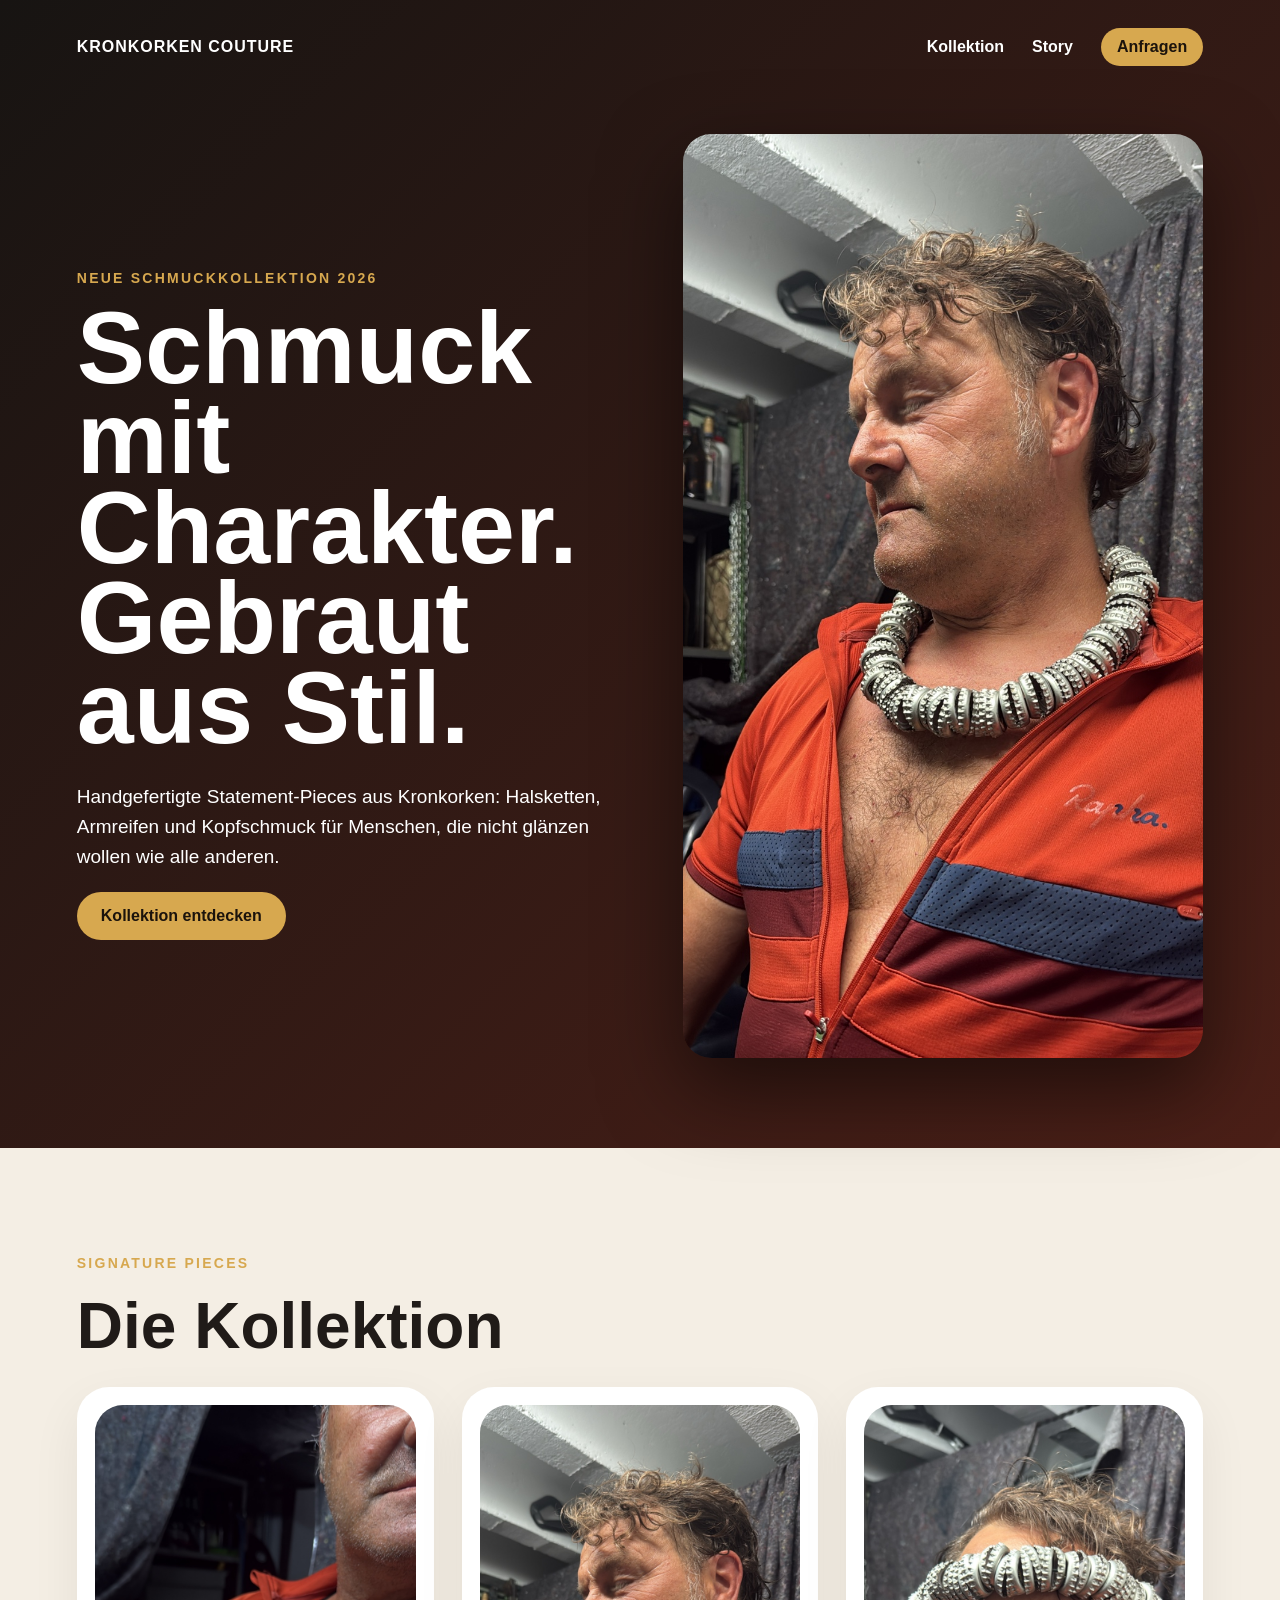
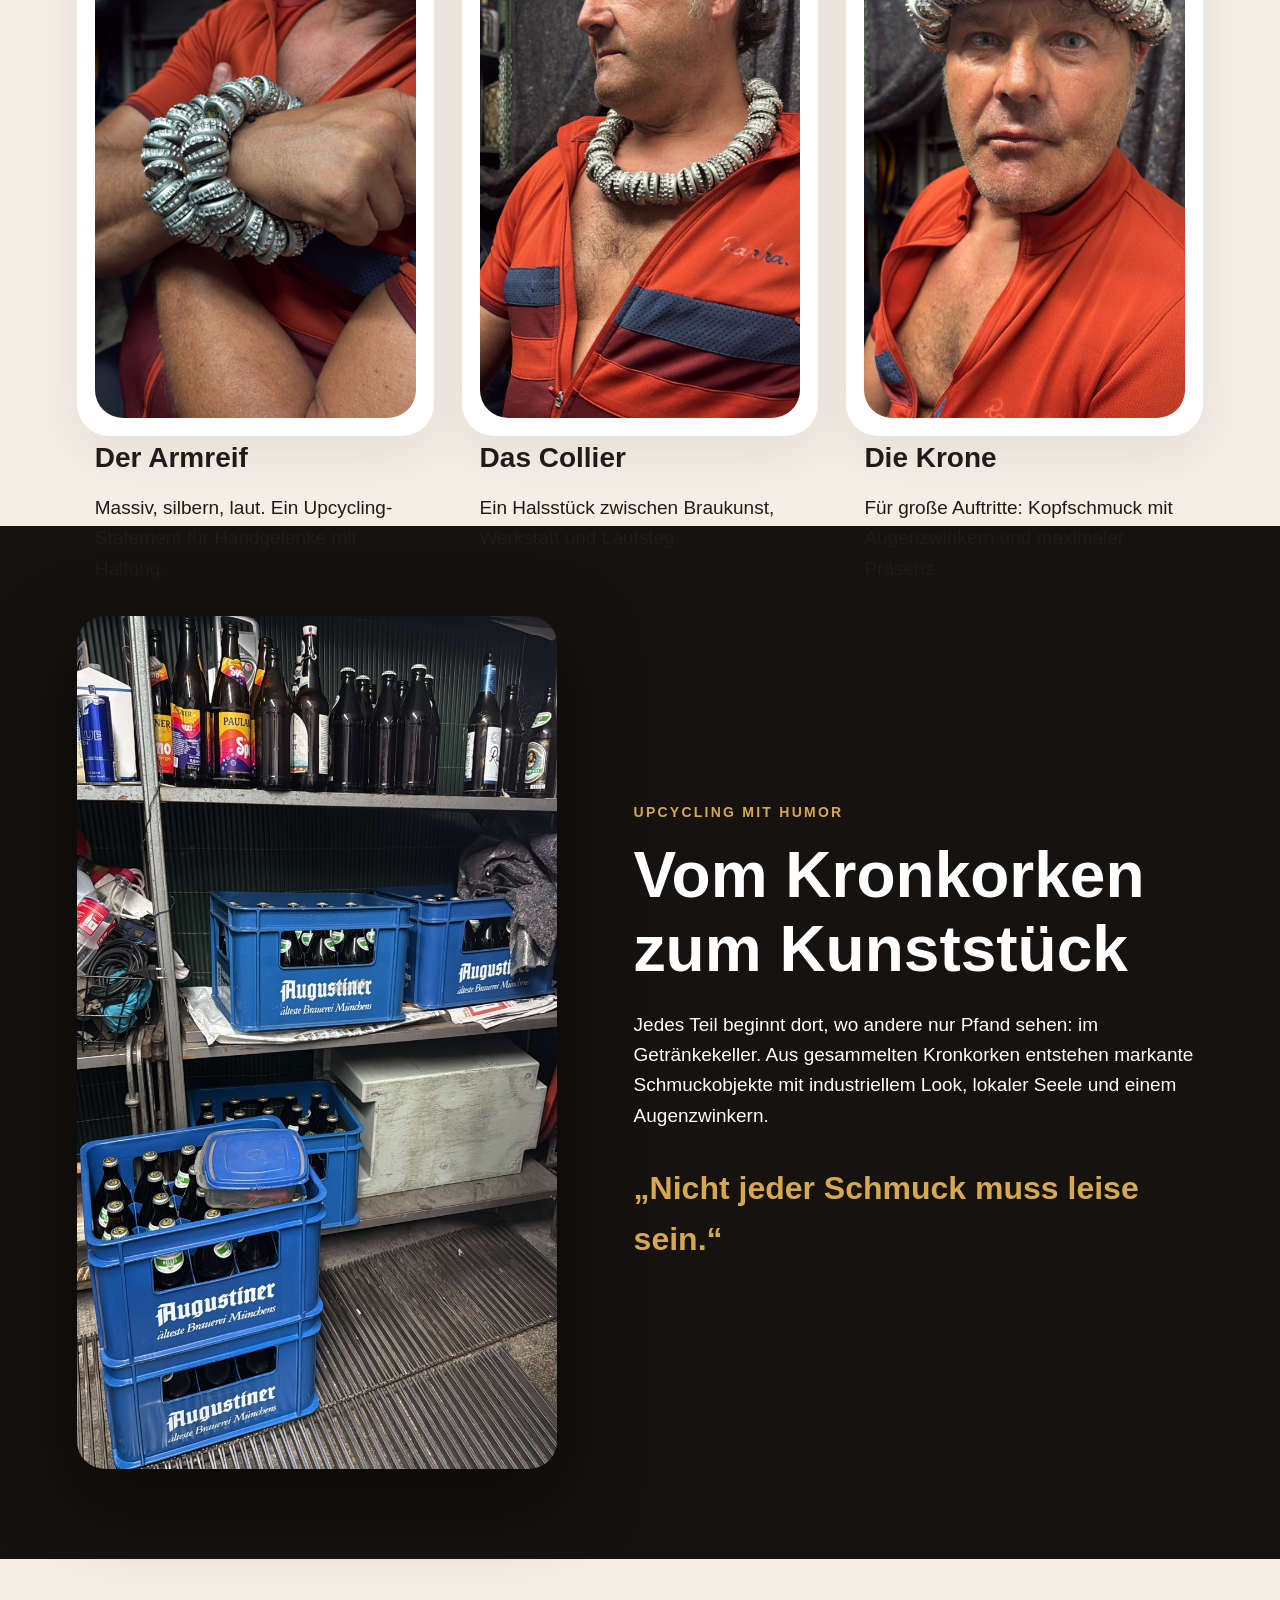
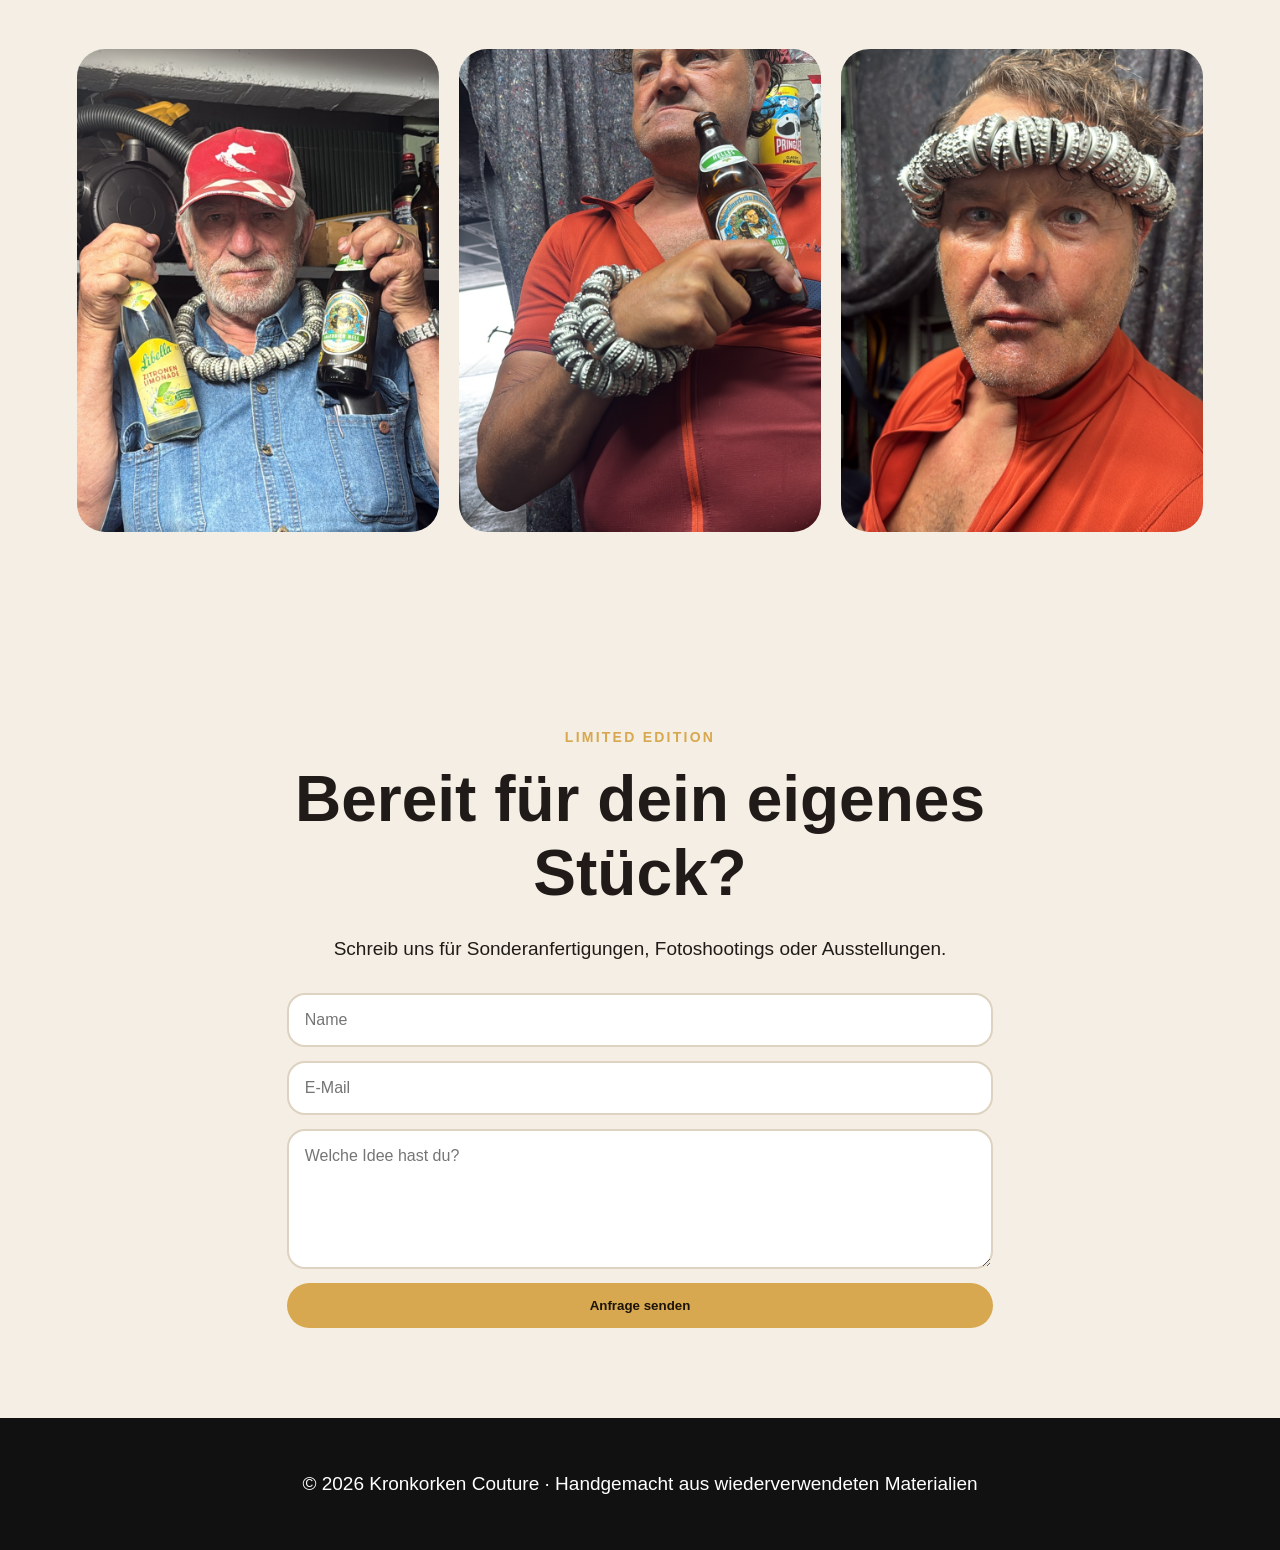
==== schmuckkollektion-website/index.html @ 2eb347af "Add files via upload" ====
<!doctype html>
<html lang="de">
<head>
  <meta charset="utf-8" />
  <meta name="viewport" content="width=device-width, initial-scale=1" />
  <title>Kronkorken Couture – Neue Schmuckkollektion</title>
  <meta name="description" content="Eine mutige Upcycling-Schmuckkollektion aus Kronkorken – handgemacht, humorvoll, unverwechselbar." />
  <link rel="stylesheet" href="styles.css" />
</head>
<body>
  <header class="hero">
    <nav>
      <div class="logo">Kronkorken Couture</div>
      <a href="#kollektion">Kollektion</a>
      <a href="#story">Story</a>
      <a href="#kontakt" class="button small">Anfragen</a>
    </nav>
    <div class="hero-grid">
      <div class="hero-copy">
        <p class="eyebrow">Neue Schmuckkollektion 2026</p>
        <h1>Schmuck mit Charakter. Gebraut aus Stil.</h1>
        <p>Handgefertigte Statement-Pieces aus Kronkorken: Halsketten, Armreifen und Kopfschmuck für Menschen, die nicht glänzen wollen wie alle anderen.</p>
        <a href="#kollektion" class="button">Kollektion entdecken</a>
      </div>
      <img src="assets/D6353AAA-B8E5-4EB8-AB5B-A6E6889ACC8F.jpeg" alt="Model mit Kronkorken-Halskette" />
    </div>
  </header>

  <main>
    <section id="kollektion" class="section">
      <p class="eyebrow">Signature Pieces</p>
      <h2>Die Kollektion</h2>
      <div class="cards">
        <article class="card">
          <img src="assets/019477C2-DD03-4EC1-80F3-8A48A55D0D03.jpeg" alt="Kronkorken Armreif" />
          <h3>Der Armreif</h3>
          <p>Massiv, silbern, laut. Ein Upcycling-Statement für Handgelenke mit Haltung.</p>
        </article>
        <article class="card">
          <img src="assets/D6353AAA-B8E5-4EB8-AB5B-A6E6889ACC8F.jpeg" alt="Kronkorken Collier" />
          <h3>Das Collier</h3>
          <p>Ein Halsstück zwischen Braukunst, Werkstatt und Laufsteg.</p>
        </article>
        <article class="card">
          <img src="assets/2A686F86-B601-422C-B802-BA7CA49D259E.jpeg" alt="Kronkorken Kopfschmuck" />
          <h3>Die Krone</h3>
          <p>Für große Auftritte: Kopfschmuck mit Augenzwinkern und maximaler Präsenz.</p>
        </article>
      </div>
    </section>

    <section id="story" class="split section dark">
      <img src="assets/06D8FD2E-9351-4271-840C-64CD7BF53500.jpeg" alt="Bierkästen und Flaschen als Materialquelle" />
      <div>
        <p class="eyebrow">Upcycling mit Humor</p>
        <h2>Vom Kronkorken zum Kunststück</h2>
        <p>Jedes Teil beginnt dort, wo andere nur Pfand sehen: im Getränkekeller. Aus gesammelten Kronkorken entstehen markante Schmuckobjekte mit industriellem Look, lokaler Seele und einem Augenzwinkern.</p>
        <p class="quote">„Nicht jeder Schmuck muss leise sein.“</p>
      </div>
    </section>

    <section class="gallery section">
      <img src="assets/0691FB98-48AB-4B7A-BFFC-1AF773A97AD8.jpeg" alt="Model hält Getränke und trägt Kronkorken-Schmuck" />
      <img src="assets/08AB88D5-221F-4E64-9C83-4349E3DE20DF.jpeg" alt="Model mit Kronkorken-Armreif" />
      <img src="assets/2A686F86-B601-422C-B802-BA7CA49D259E.jpeg" alt="Nahaufnahme Kopfschmuck" />
    </section>

    <section id="kontakt" class="section contact">
      <p class="eyebrow">Limited Edition</p>
      <h2>Bereit für dein eigenes Stück?</h2>
      <p>Schreib uns für Sonderanfertigungen, Fotoshootings oder Ausstellungen.</p>
      <form>
        <input type="text" placeholder="Name" />
        <input type="email" placeholder="E-Mail" />
        <textarea placeholder="Welche Idee hast du?"></textarea>
        <button type="button">Anfrage senden</button>
      </form>
    </section>
  </main>

  <footer>
    <p>© 2026 Kronkorken Couture · Handgemacht aus wiederverwendeten Materialien</p>
  </footer>
</body>
</html>
---- schmuckkollektion-website/styles.css ----
:root{--bg:#111;--paper:#f4eee4;--gold:#d7a84f;--orange:#b84b2a;--ink:#201b18}*{box-sizing:border-box}body{margin:0;font-family:Inter,Arial,sans-serif;background:var(--paper);color:var(--ink)}nav{display:flex;gap:28px;align-items:center;padding:28px 6vw;position:relative;z-index:2}nav a{color:#fff;text-decoration:none;font-weight:700}.logo{margin-right:auto;color:#fff;font-weight:900;letter-spacing:.06em;text-transform:uppercase}.hero{background:linear-gradient(135deg,#171412,#4b1f17);color:#fff;min-height:100vh}.hero-grid{display:grid;grid-template-columns:1fr minmax(300px,520px);gap:6vw;align-items:center;padding:40px 6vw 90px}.hero img,.split img,.card img,.gallery img{width:100%;height:100%;object-fit:cover;border-radius:28px;box-shadow:0 30px 80px #0008}.hero-copy{max-width:680px}h1{font-size:clamp(52px,8vw,116px);line-height:.88;margin:0 0 28px}h2{font-size:clamp(36px,5vw,72px);margin:0 0 24px}h3{font-size:28px;margin:20px 0 8px}p{font-size:19px;line-height:1.6}.eyebrow{color:var(--gold);font-weight:900;letter-spacing:.16em;text-transform:uppercase;font-size:14px}.button,button{display:inline-block;background:var(--gold);color:#1b130c;border:0;border-radius:999px;padding:15px 24px;font-weight:900;text-decoration:none;cursor:pointer}.small{padding:10px 16px}.section{padding:90px 6vw}.cards{display:grid;grid-template-columns:repeat(3,1fr);gap:28px}.card{background:#fff;padding:18px;border-radius:32px;box-shadow:0 18px 50px #0001}.card img{aspect-ratio:3/4;box-shadow:none}.dark{background:#15120f;color:#fff}.split{display:grid;grid-template-columns:minmax(260px,480px) 1fr;gap:6vw;align-items:center}.quote{font-size:32px;font-weight:900;color:var(--gold)}.gallery{display:grid;grid-template-columns:repeat(3,1fr);gap:20px}.gallery img{aspect-ratio:3/4;box-shadow:none}.contact{text-align:center;max-width:860px;margin:auto}form{display:grid;gap:14px;margin-top:28px}input,textarea{font:inherit;border:2px solid #ded2c1;border-radius:18px;padding:16px;background:#fff}textarea{min-height:140px}footer{padding:32px 6vw;background:#111;color:#fff;text-align:center}@media(max-width:850px){.hero-grid,.split,.cards,.gallery{grid-template-columns:1fr}nav{flex-wrap:wrap}.hero{min-height:auto}h1{font-size:54px}}
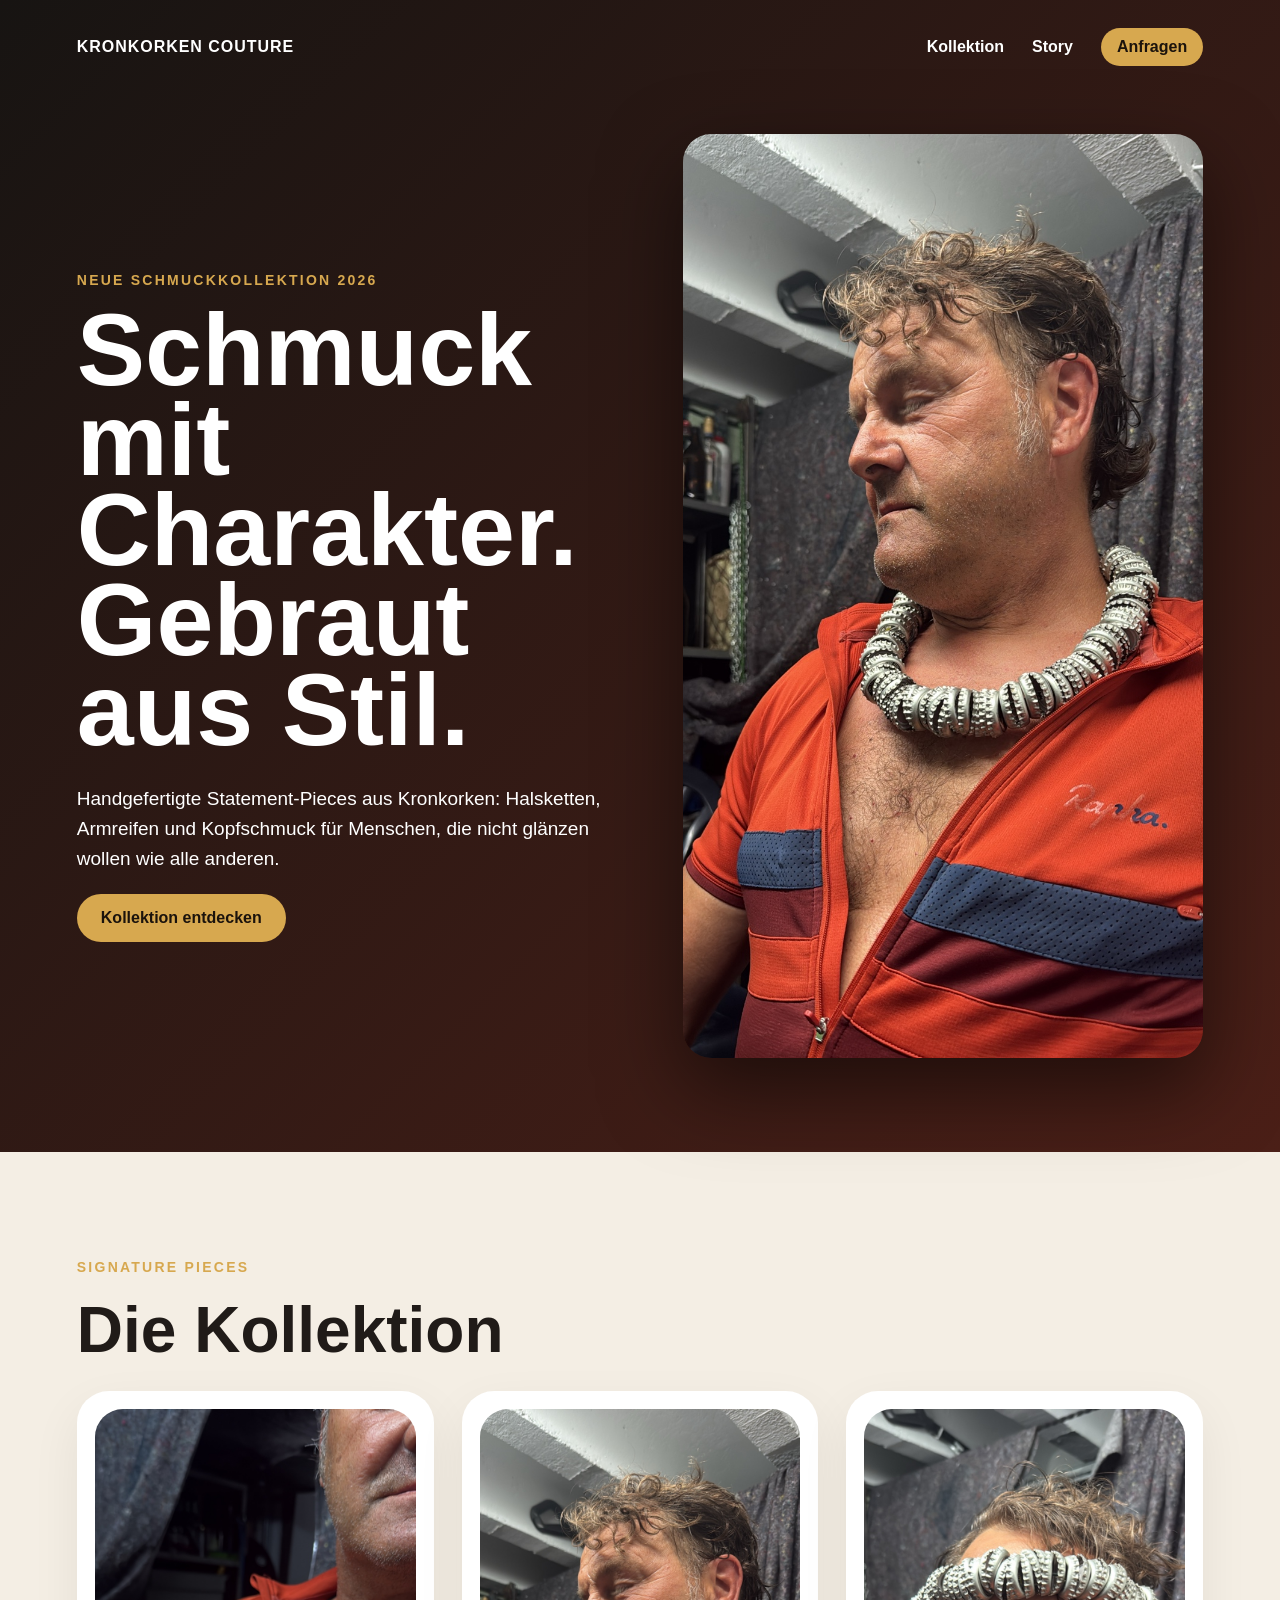
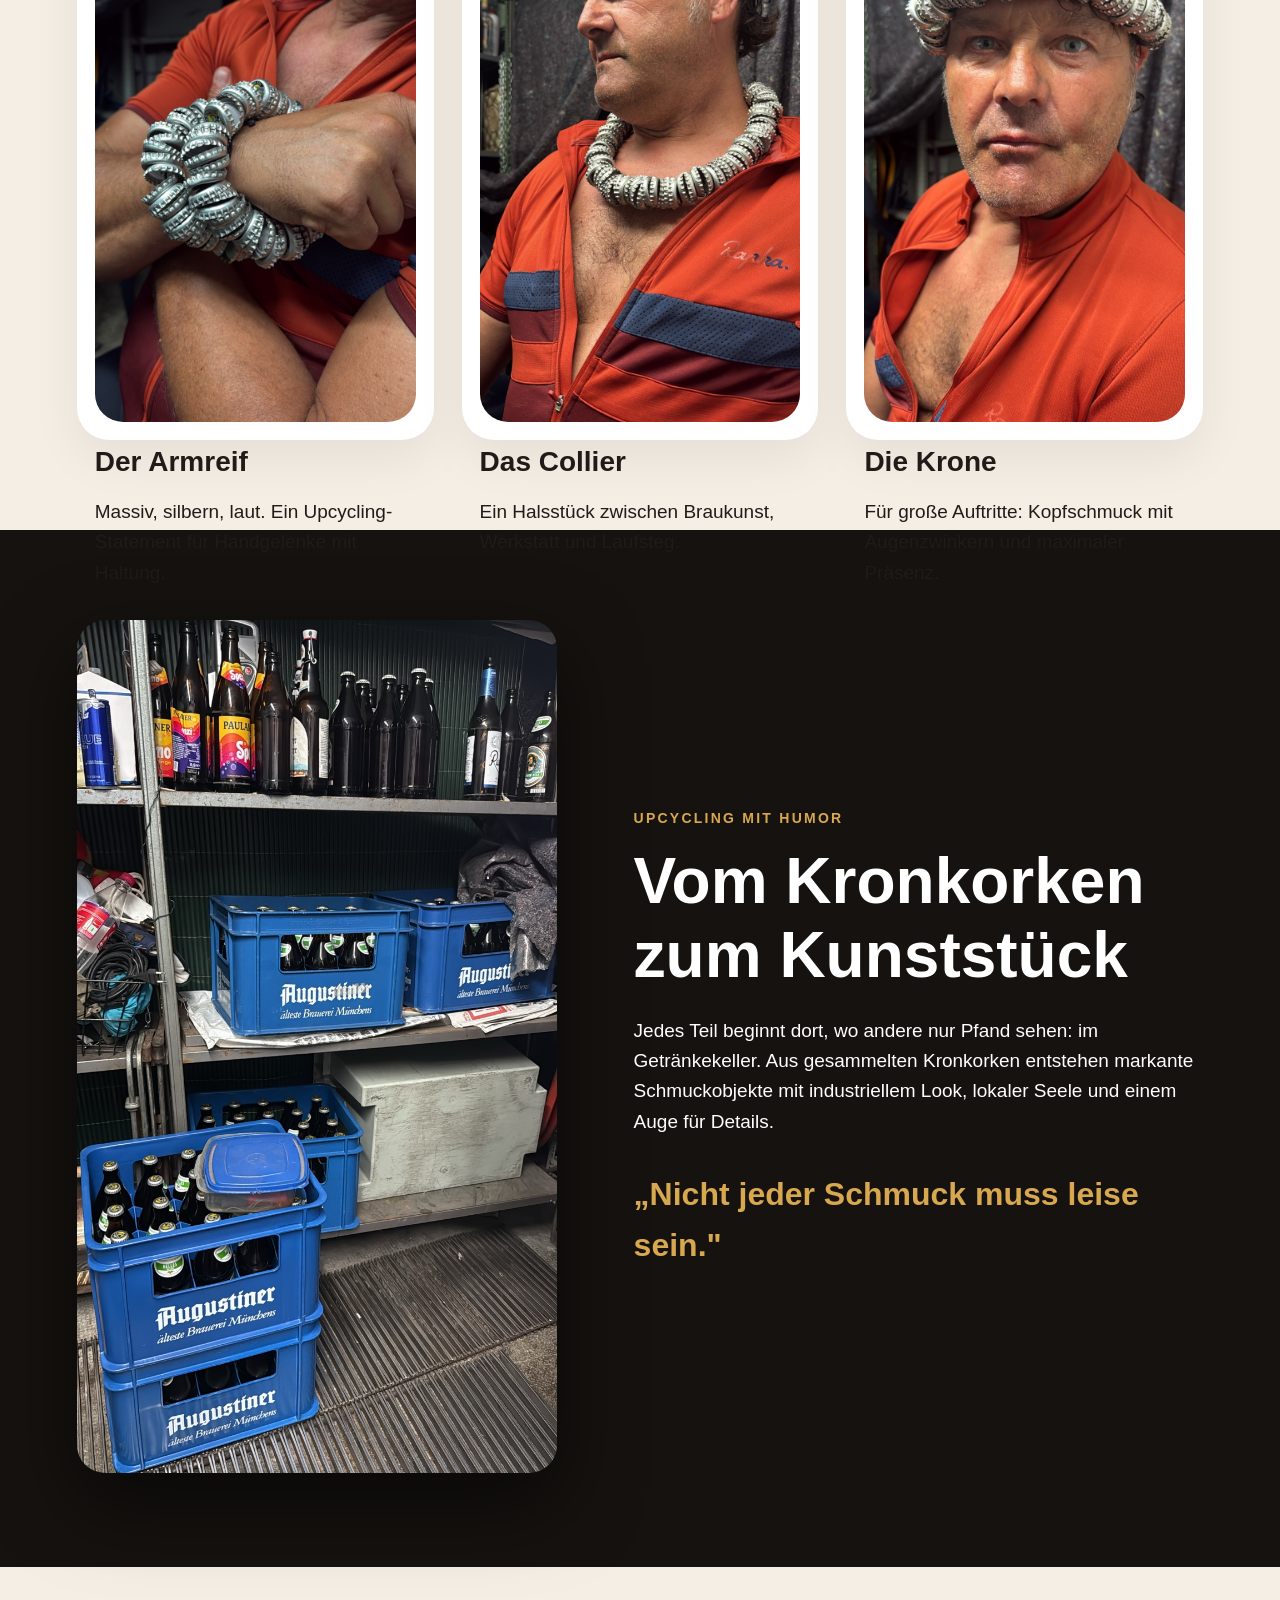
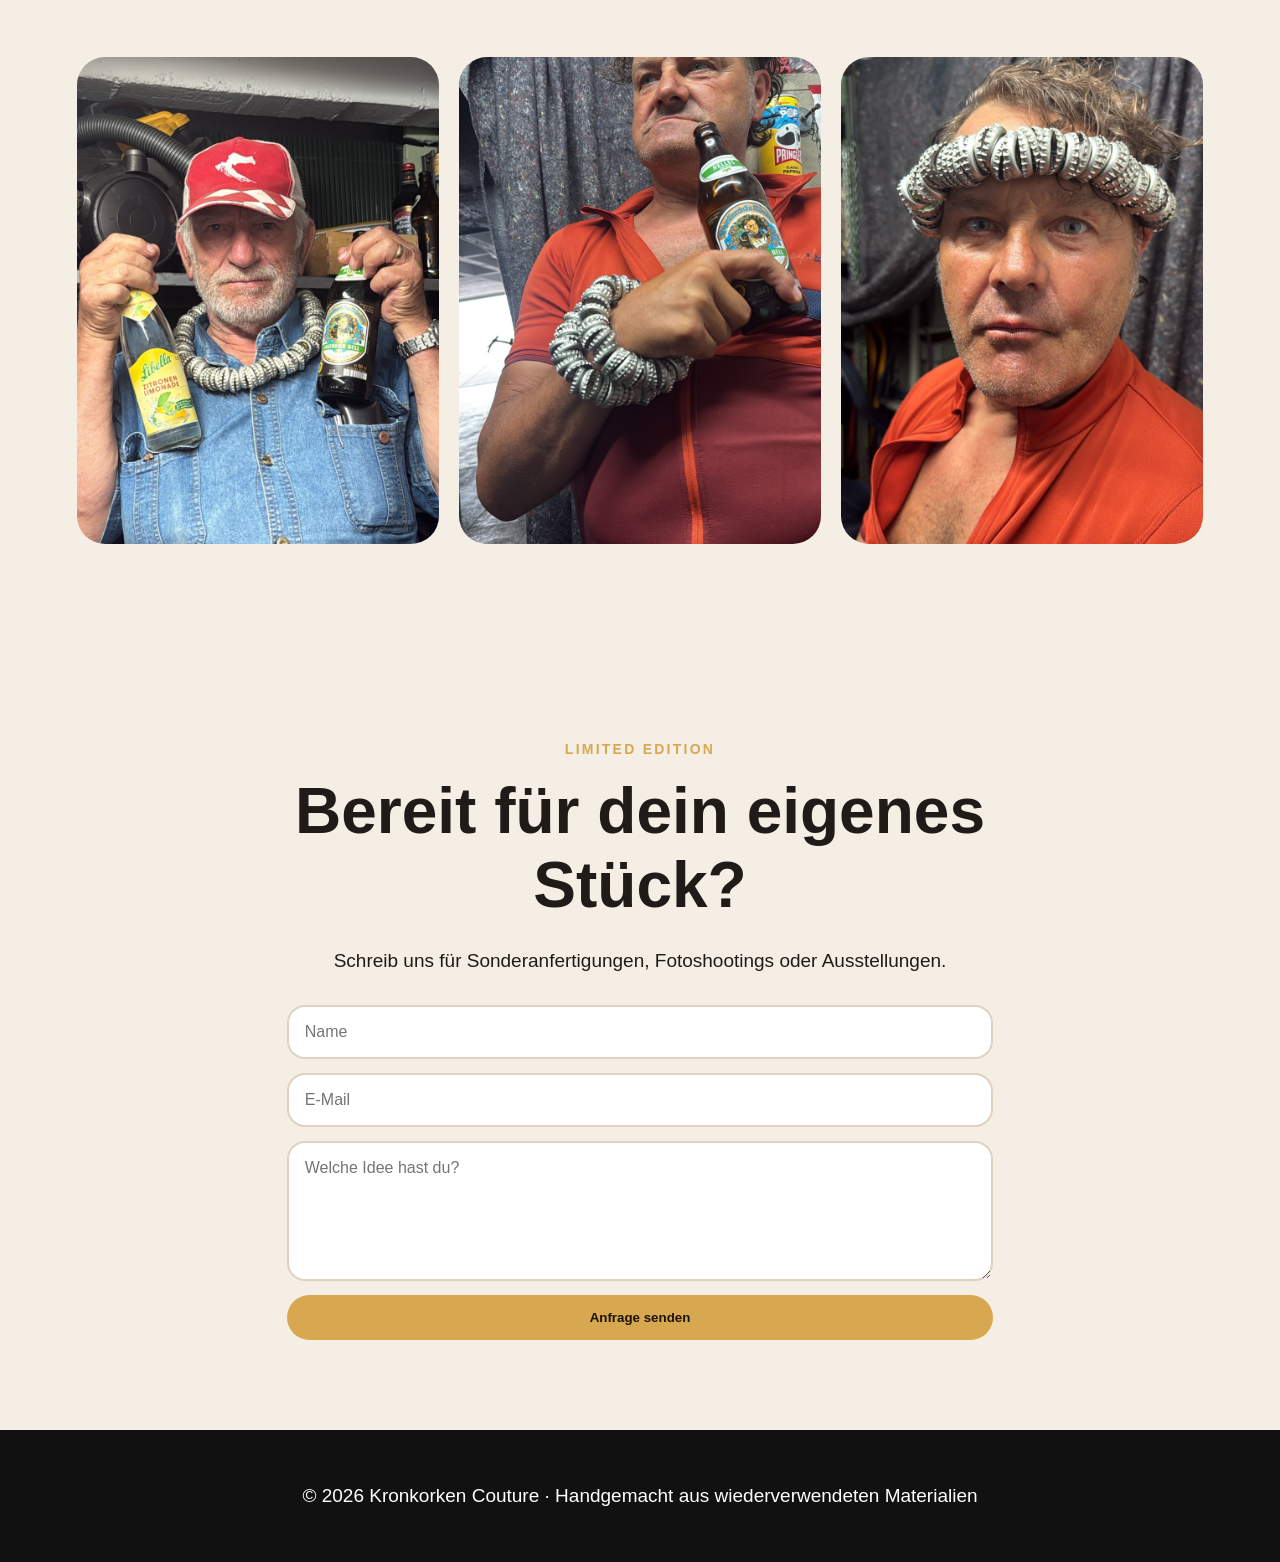
==== commit e260ddd2: "Optimiere Bildeinbindung mit picture-Element, lazy-loading und korrekten Pfaden" ====
--- a/schmuckkollektion-website/index.html
+++ b/schmuckkollektion-website/index.html
@@ -22,7 +22,15 @@
         <p>Handgefertigte Statement-Pieces aus Kronkorken: Halsketten, Armreifen und Kopfschmuck für Menschen, die nicht glänzen wollen wie alle anderen.</p>
         <a href="#kollektion" class="button">Kollektion entdecken</a>
       </div>
-      <img src="assets/D6353AAA-B8E5-4EB8-AB5B-A6E6889ACC8F.jpeg" alt="Model mit Kronkorken-Halskette" />
+      <picture>
+        <img 
+          src="../assets/D6353AAA-B8E5-4EB8-AB5B-A6E6889ACC8F.jpeg" 
+          alt="Model mit Kronkorken-Halskette"
+          loading="lazy"
+          width="600"
+          height="800"
+        />
+      </picture>
     </div>
   </header>
 
@@ -32,17 +40,41 @@
       <h2>Die Kollektion</h2>
       <div class="cards">
         <article class="card">
-          <img src="assets/019477C2-DD03-4EC1-80F3-8A48A55D0D03.jpeg" alt="Kronkorken Armreif" />
+          <picture>
+            <img 
+              src="../assets/019477C2-DD03-4EC1-80F3-8A48A55D0D03.jpeg" 
+              alt="Kronkorken Armreif"
+              loading="lazy"
+              width="400"
+              height="500"
+            />
+          </picture>
           <h3>Der Armreif</h3>
           <p>Massiv, silbern, laut. Ein Upcycling-Statement für Handgelenke mit Haltung.</p>
         </article>
         <article class="card">
-          <img src="assets/D6353AAA-B8E5-4EB8-AB5B-A6E6889ACC8F.jpeg" alt="Kronkorken Collier" />
+          <picture>
+            <img 
+              src="../assets/D6353AAA-B8E5-4EB8-AB5B-A6E6889ACC8F.jpeg" 
+              alt="Kronkorken Collier"
+              loading="lazy"
+              width="400"
+              height="500"
+            />
+          </picture>
           <h3>Das Collier</h3>
           <p>Ein Halsstück zwischen Braukunst, Werkstatt und Laufsteg.</p>
         </article>
         <article class="card">
-          <img src="assets/2A686F86-B601-422C-B802-BA7CA49D259E.jpeg" alt="Kronkorken Kopfschmuck" />
+          <picture>
+            <img 
+              src="../assets/2A686F86-B601-422C-B802-BA7CA49D259E.jpeg" 
+              alt="Kronkorken Kopfschmuck"
+              loading="lazy"
+              width="400"
+              height="500"
+            />
+          </picture>
           <h3>Die Krone</h3>
           <p>Für große Auftritte: Kopfschmuck mit Augenzwinkern und maximaler Präsenz.</p>
         </article>
@@ -50,19 +82,51 @@
     </section>
 
     <section id="story" class="split section dark">
-      <img src="assets/06D8FD2E-9351-4271-840C-64CD7BF53500.jpeg" alt="Bierkästen und Flaschen als Materialquelle" />
+      <picture>
+        <img 
+          src="../assets/06D8FD2E-9351-4271-840C-64CD7BF53500.jpeg" 
+          alt="Bierkästen und Flaschen als Materialquelle"
+          loading="lazy"
+          width="600"
+          height="800"
+        />
+      </picture>
       <div>
         <p class="eyebrow">Upcycling mit Humor</p>
         <h2>Vom Kronkorken zum Kunststück</h2>
-        <p>Jedes Teil beginnt dort, wo andere nur Pfand sehen: im Getränkekeller. Aus gesammelten Kronkorken entstehen markante Schmuckobjekte mit industriellem Look, lokaler Seele und einem Augenzwinkern.</p>
-        <p class="quote">„Nicht jeder Schmuck muss leise sein.“</p>
+        <p>Jedes Teil beginnt dort, wo andere nur Pfand sehen: im Getränkekeller. Aus gesammelten Kronkorken entstehen markante Schmuckobjekte mit industriellem Look, lokaler Seele und einem Auge für Details.</p>
+        <p class="quote">„Nicht jeder Schmuck muss leise sein."</p>
       </div>
     </section>
 
     <section class="gallery section">
-      <img src="assets/0691FB98-48AB-4B7A-BFFC-1AF773A97AD8.jpeg" alt="Model hält Getränke und trägt Kronkorken-Schmuck" />
-      <img src="assets/08AB88D5-221F-4E64-9C83-4349E3DE20DF.jpeg" alt="Model mit Kronkorken-Armreif" />
-      <img src="assets/2A686F86-B601-422C-B802-BA7CA49D259E.jpeg" alt="Nahaufnahme Kopfschmuck" />
+      <picture>
+        <img 
+          src="../assets/0691FB98-48AB-4B7A-BFFC-1AF773A97AD8.jpeg" 
+          alt="Model hält Getränke und trägt Kronkorken-Schmuck"
+          loading="lazy"
+          width="500"
+          height="600"
+        />
+      </picture>
+      <picture>
+        <img 
+          src="../assets/08AB88D5-221F-4E64-9C83-4349E3DE20DF.jpeg" 
+          alt="Model mit Kronkorken-Armreif"
+          loading="lazy"
+          width="500"
+          height="600"
+        />
+      </picture>
+      <picture>
+        <img 
+          src="../assets/2A686F86-B601-422C-B802-BA7CA49D259E.jpeg" 
+          alt="Nahaufnahme Kopfschmuck"
+          loading="lazy"
+          width="500"
+          height="600"
+        />
+      </picture>
     </section>
 
     <section id="kontakt" class="section contact">
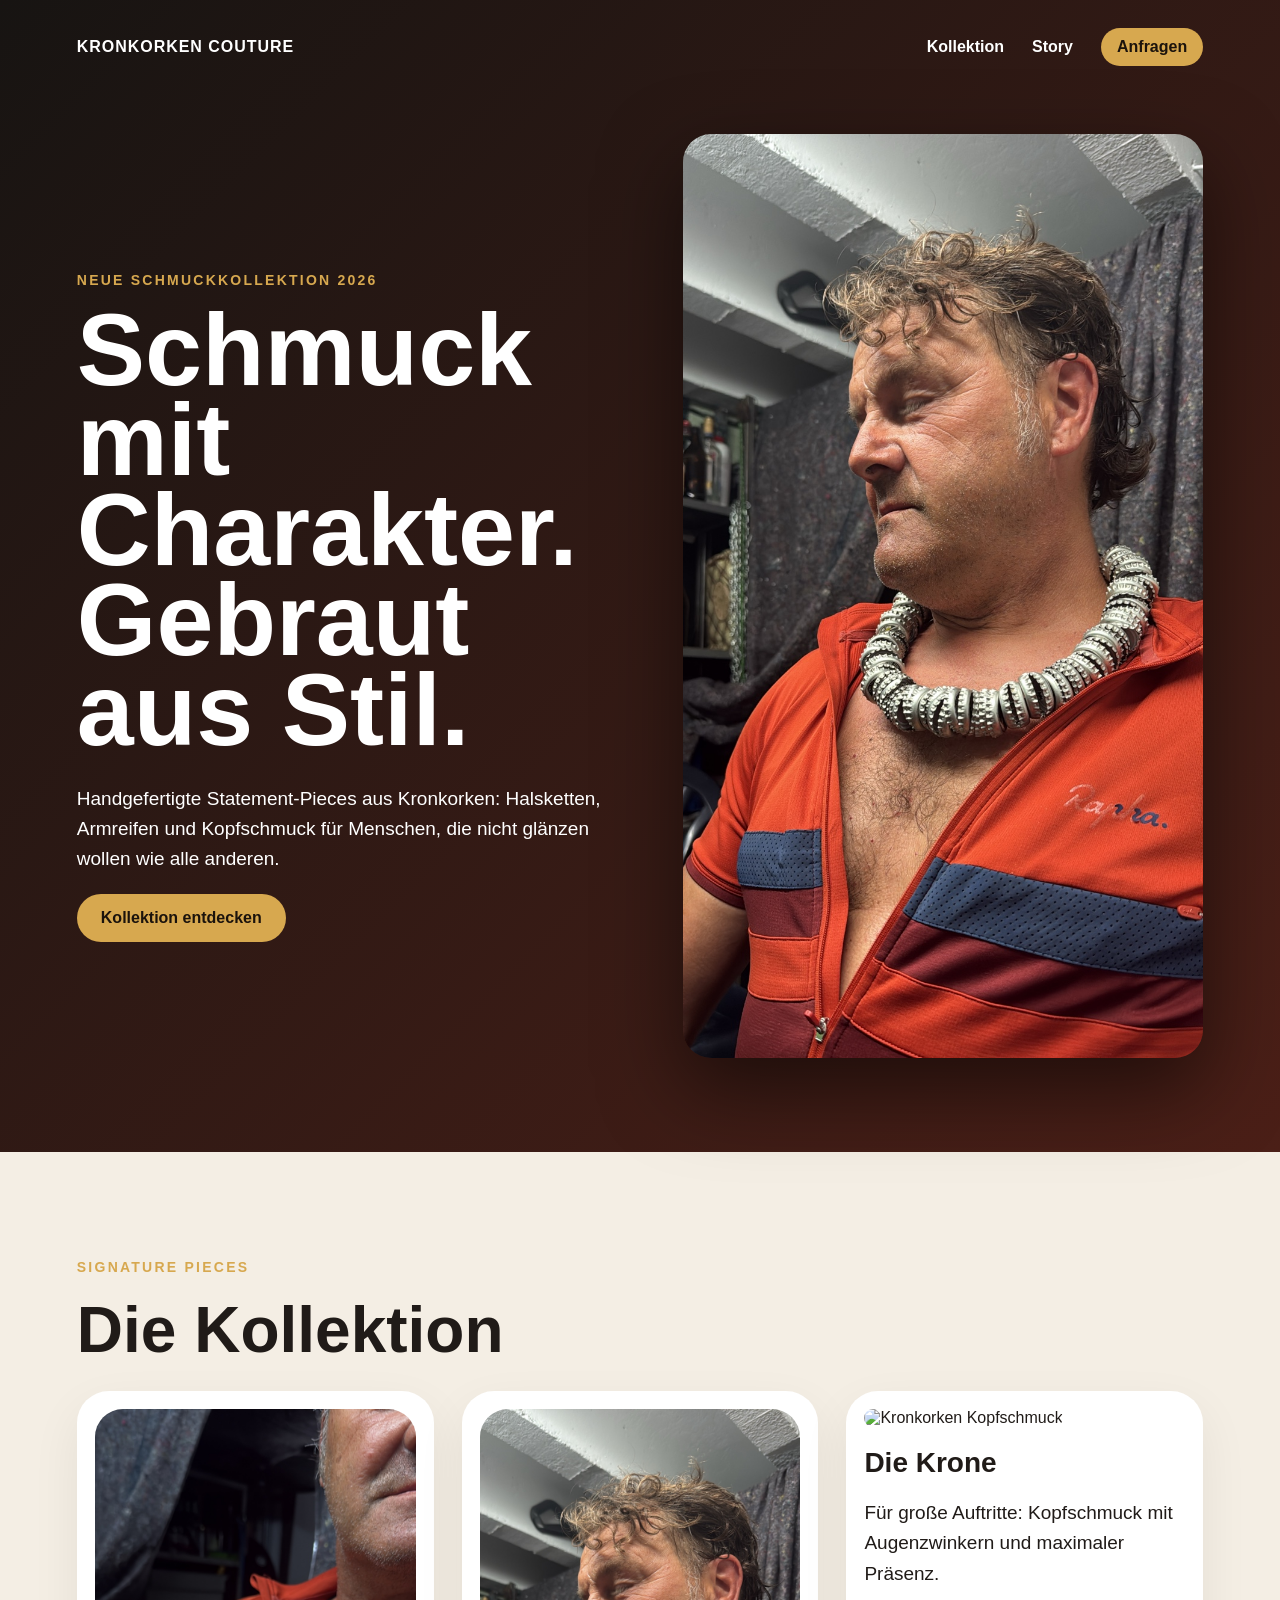
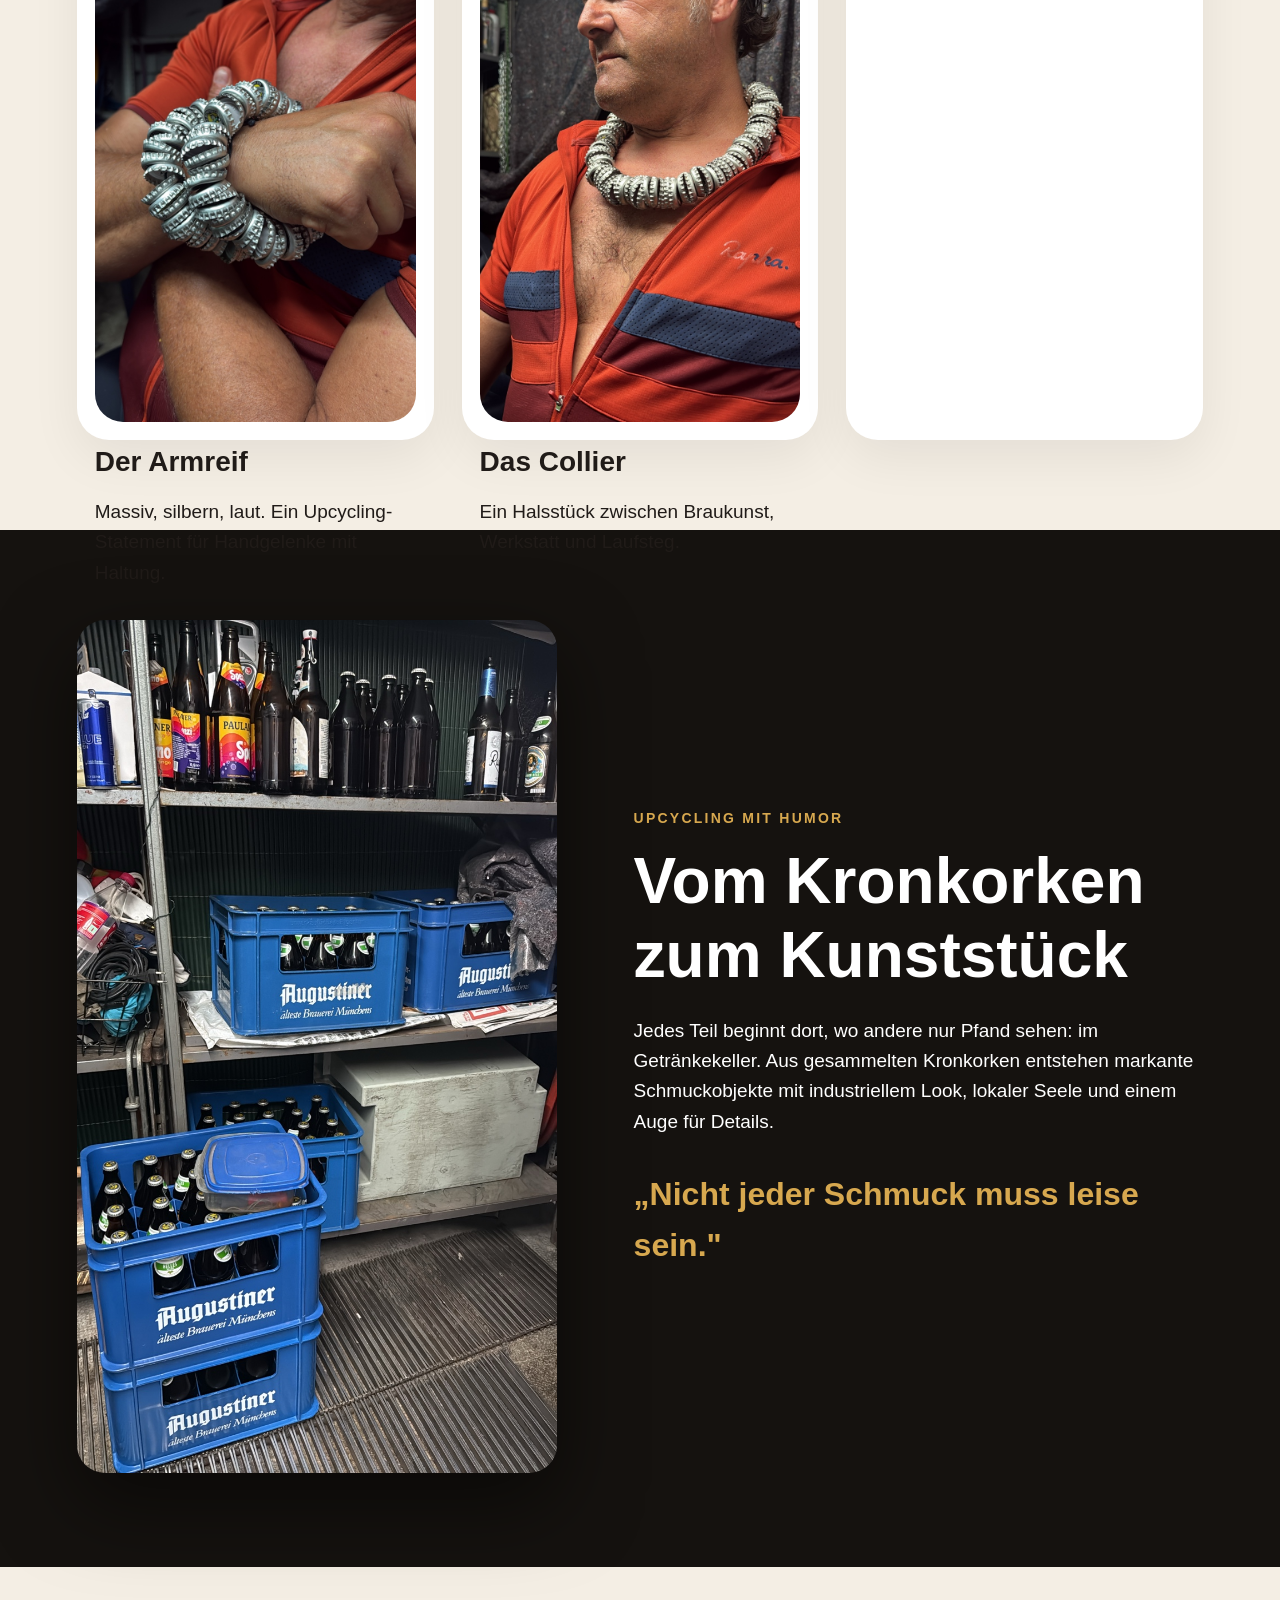
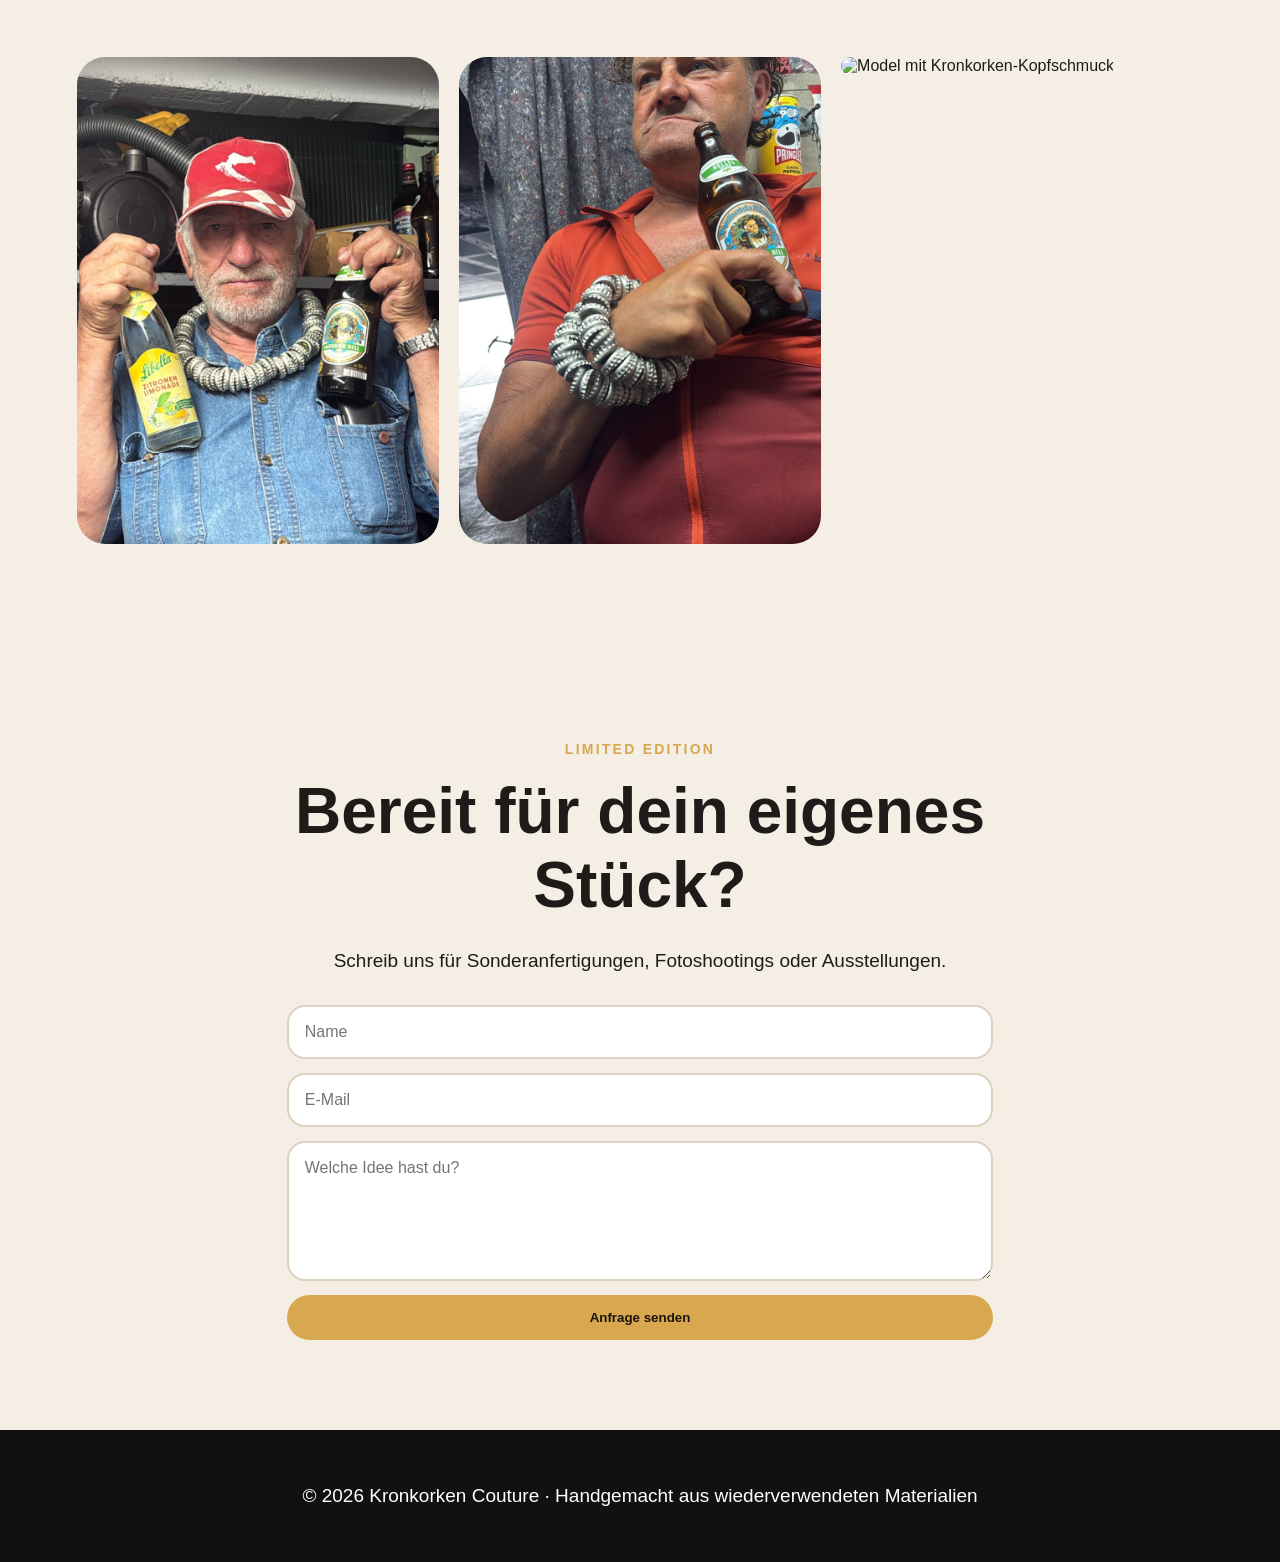
==== commit 97a6a4e1: "Integriere das neue Krone-Foto in die Bildergalerie (Unterordner-Version)" ====
--- a/schmuckkollektion-website/index.html
+++ b/schmuckkollektion-website/index.html
@@ -68,7 +68,7 @@
         <article class="card">
           <picture>
             <img 
-              src="../assets/2A686F86-B601-422C-B802-BA7CA49D259E.jpeg" 
+              src="../assets/krone.jpeg" 
               alt="Kronkorken Kopfschmuck"
               loading="lazy"
               width="400"
@@ -120,8 +120,8 @@
       </picture>
       <picture>
         <img 
-          src="../assets/2A686F86-B601-422C-B802-BA7CA49D259E.jpeg" 
-          alt="Nahaufnahme Kopfschmuck"
+          src="../assets/krone.jpeg" 
+          alt="Model mit Kronkorken-Kopfschmuck"
           loading="lazy"
           width="500"
           height="600"
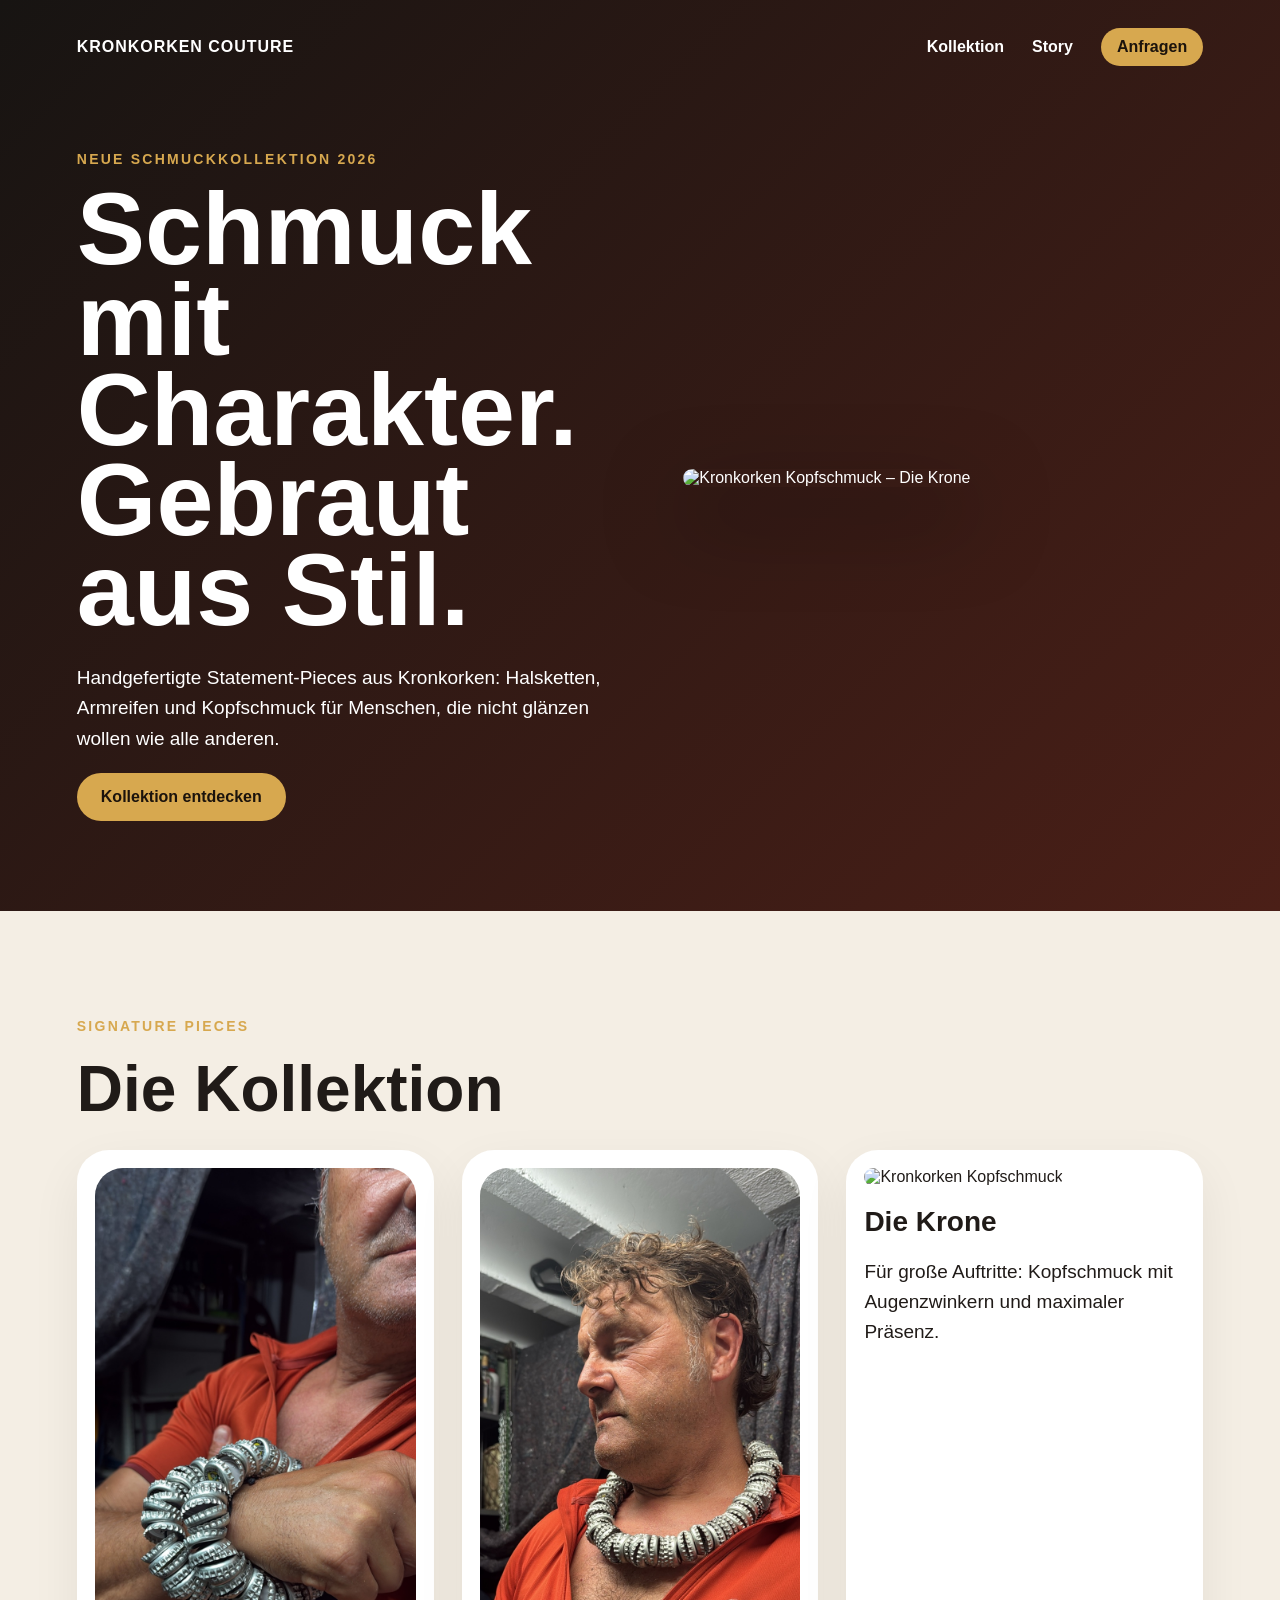
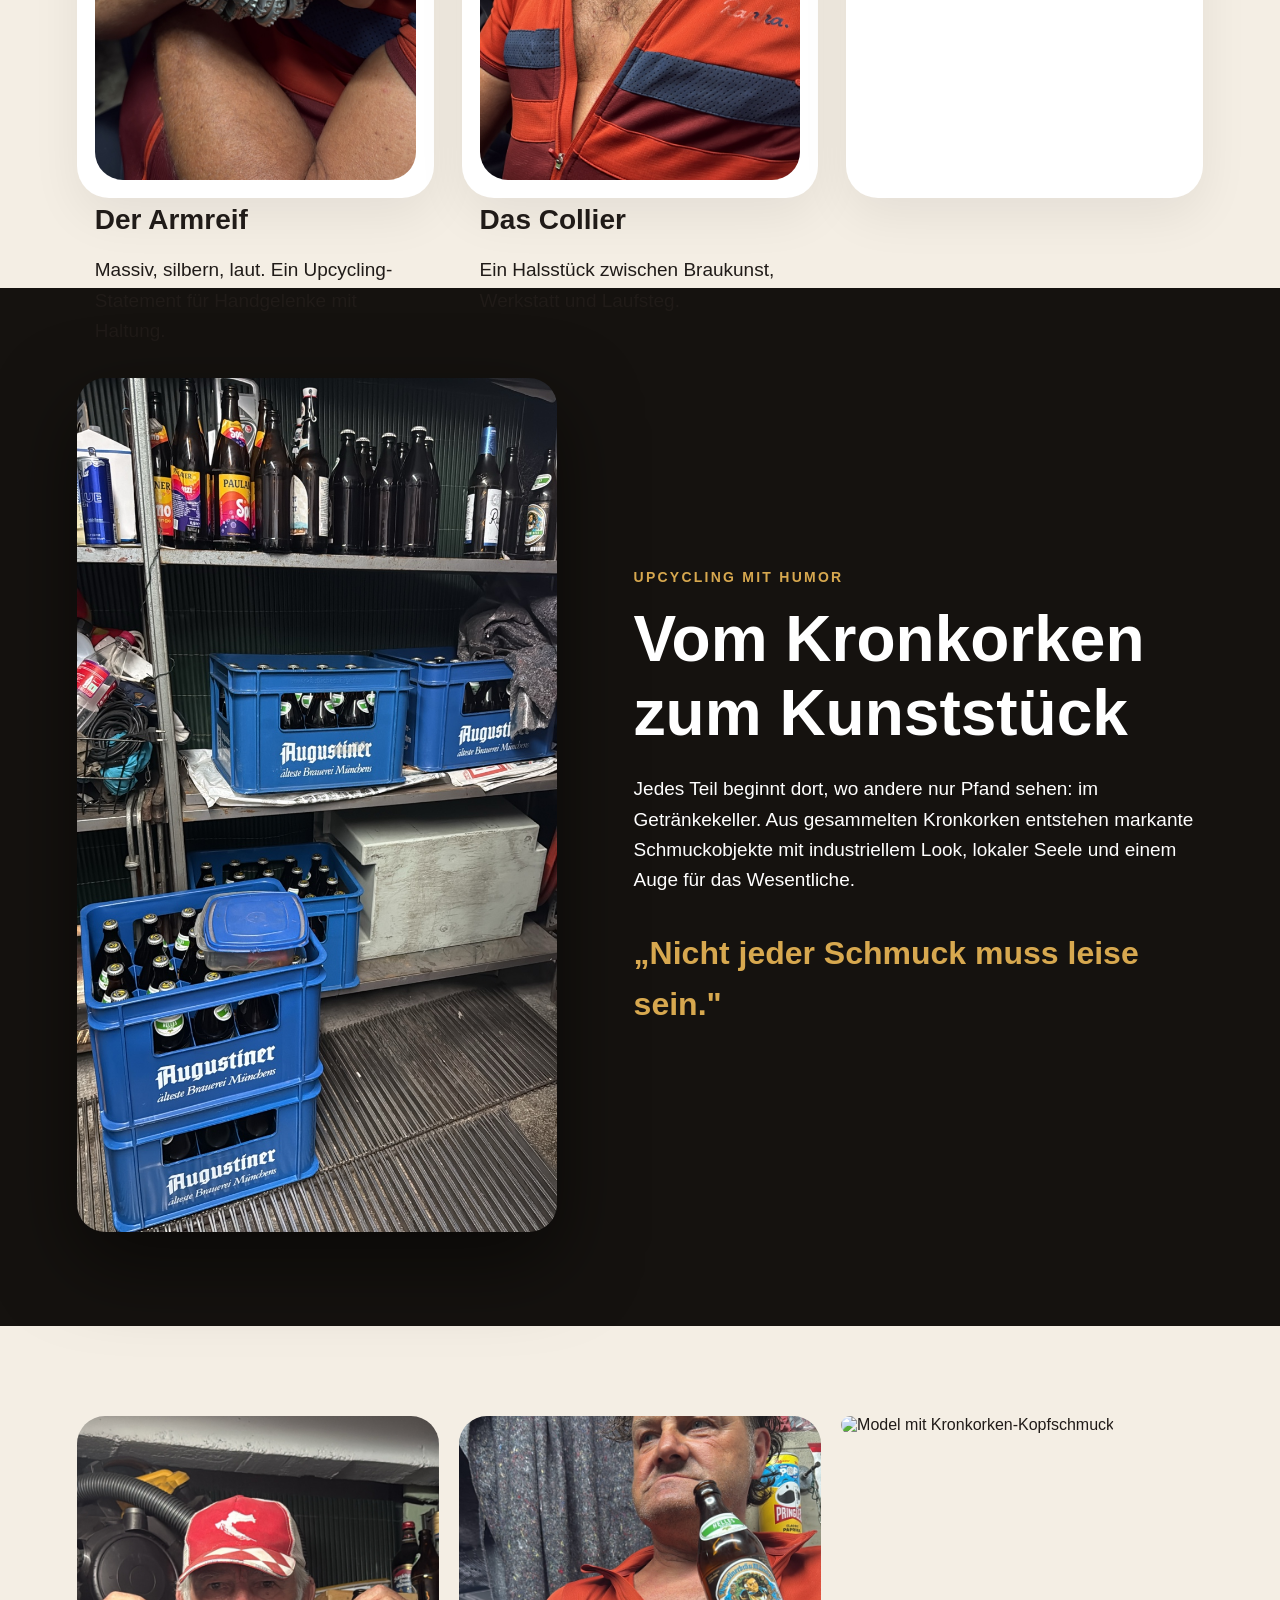
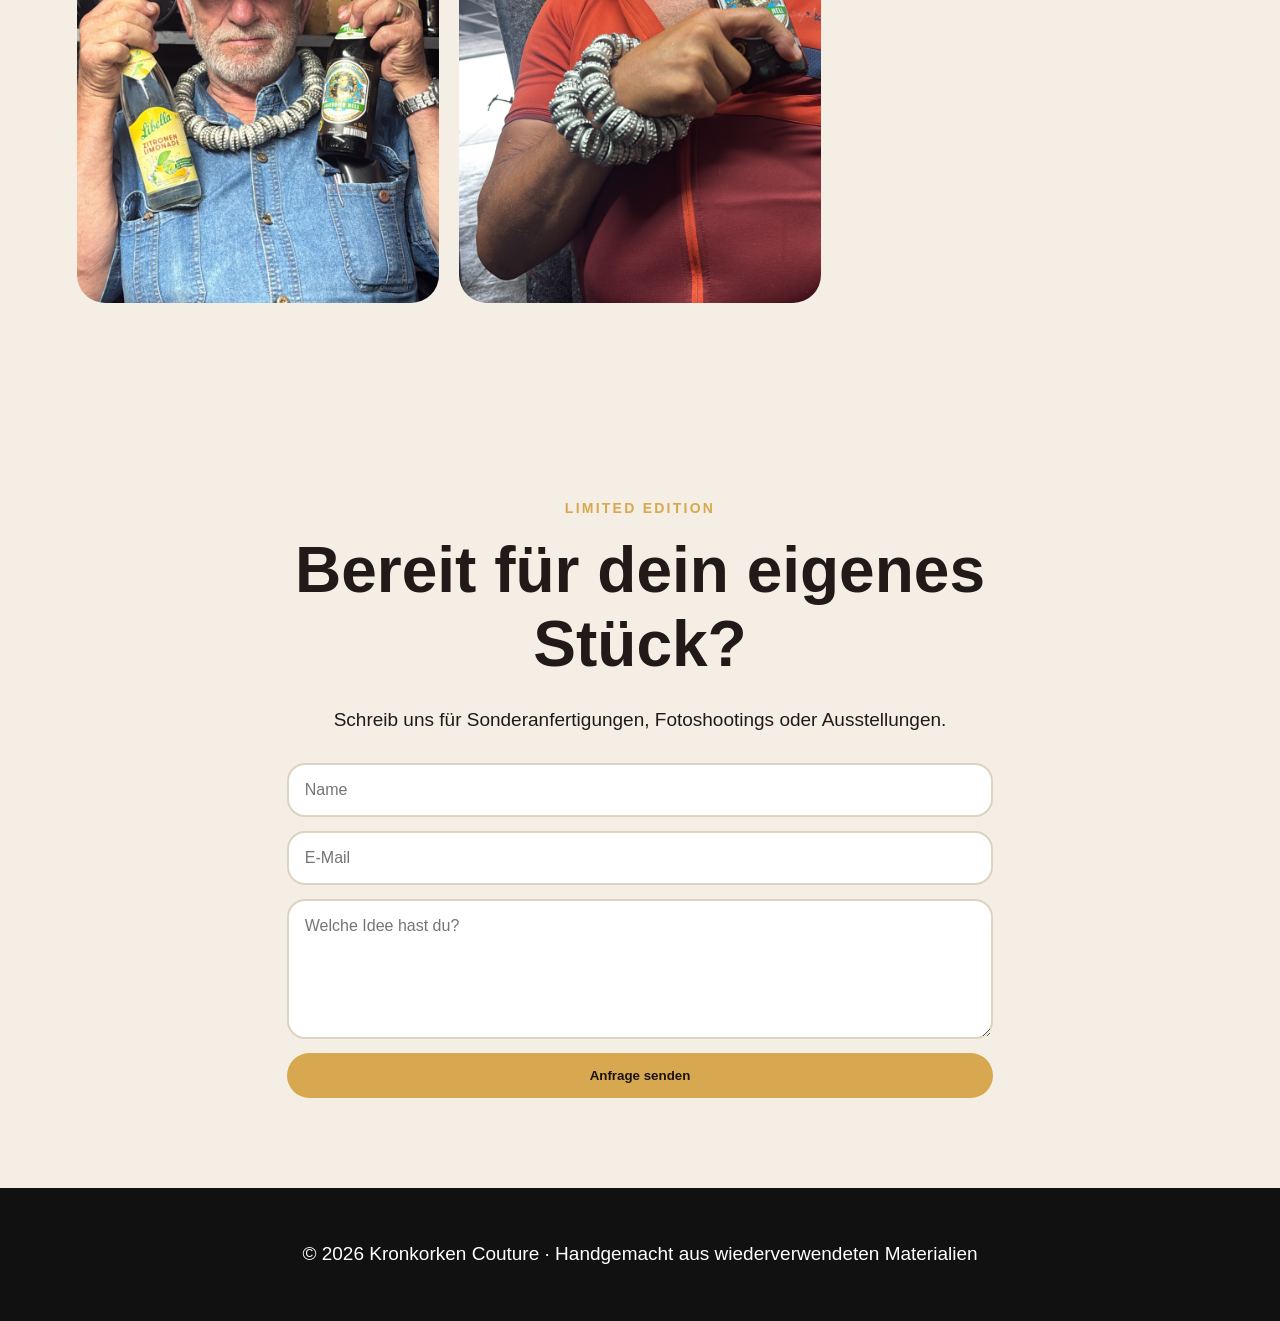
==== commit a0af343c: "Change hero image to krone.jpeg in schmuckkollektion-website" ====
--- a/schmuckkollektion-website/index.html
+++ b/schmuckkollektion-website/index.html
@@ -24,8 +24,8 @@
       </div>
       <picture>
         <img 
-          src="../assets/D6353AAA-B8E5-4EB8-AB5B-A6E6889ACC8F.jpeg" 
-          alt="Model mit Kronkorken-Halskette"
+          src="../assets/krone.jpeg" 
+          alt="Kronkorken Kopfschmuck – Die Krone"
           loading="lazy"
           width="600"
           height="800"
@@ -94,7 +94,7 @@
       <div>
         <p class="eyebrow">Upcycling mit Humor</p>
         <h2>Vom Kronkorken zum Kunststück</h2>
-        <p>Jedes Teil beginnt dort, wo andere nur Pfand sehen: im Getränkekeller. Aus gesammelten Kronkorken entstehen markante Schmuckobjekte mit industriellem Look, lokaler Seele und einem Auge für Details.</p>
+        <p>Jedes Teil beginnt dort, wo andere nur Pfand sehen: im Getränkekeller. Aus gesammelten Kronkorken entstehen markante Schmuckobjekte mit industriellem Look, lokaler Seele und einem Auge für das Wesentliche.</p>
         <p class="quote">„Nicht jeder Schmuck muss leise sein."</p>
       </div>
     </section>
